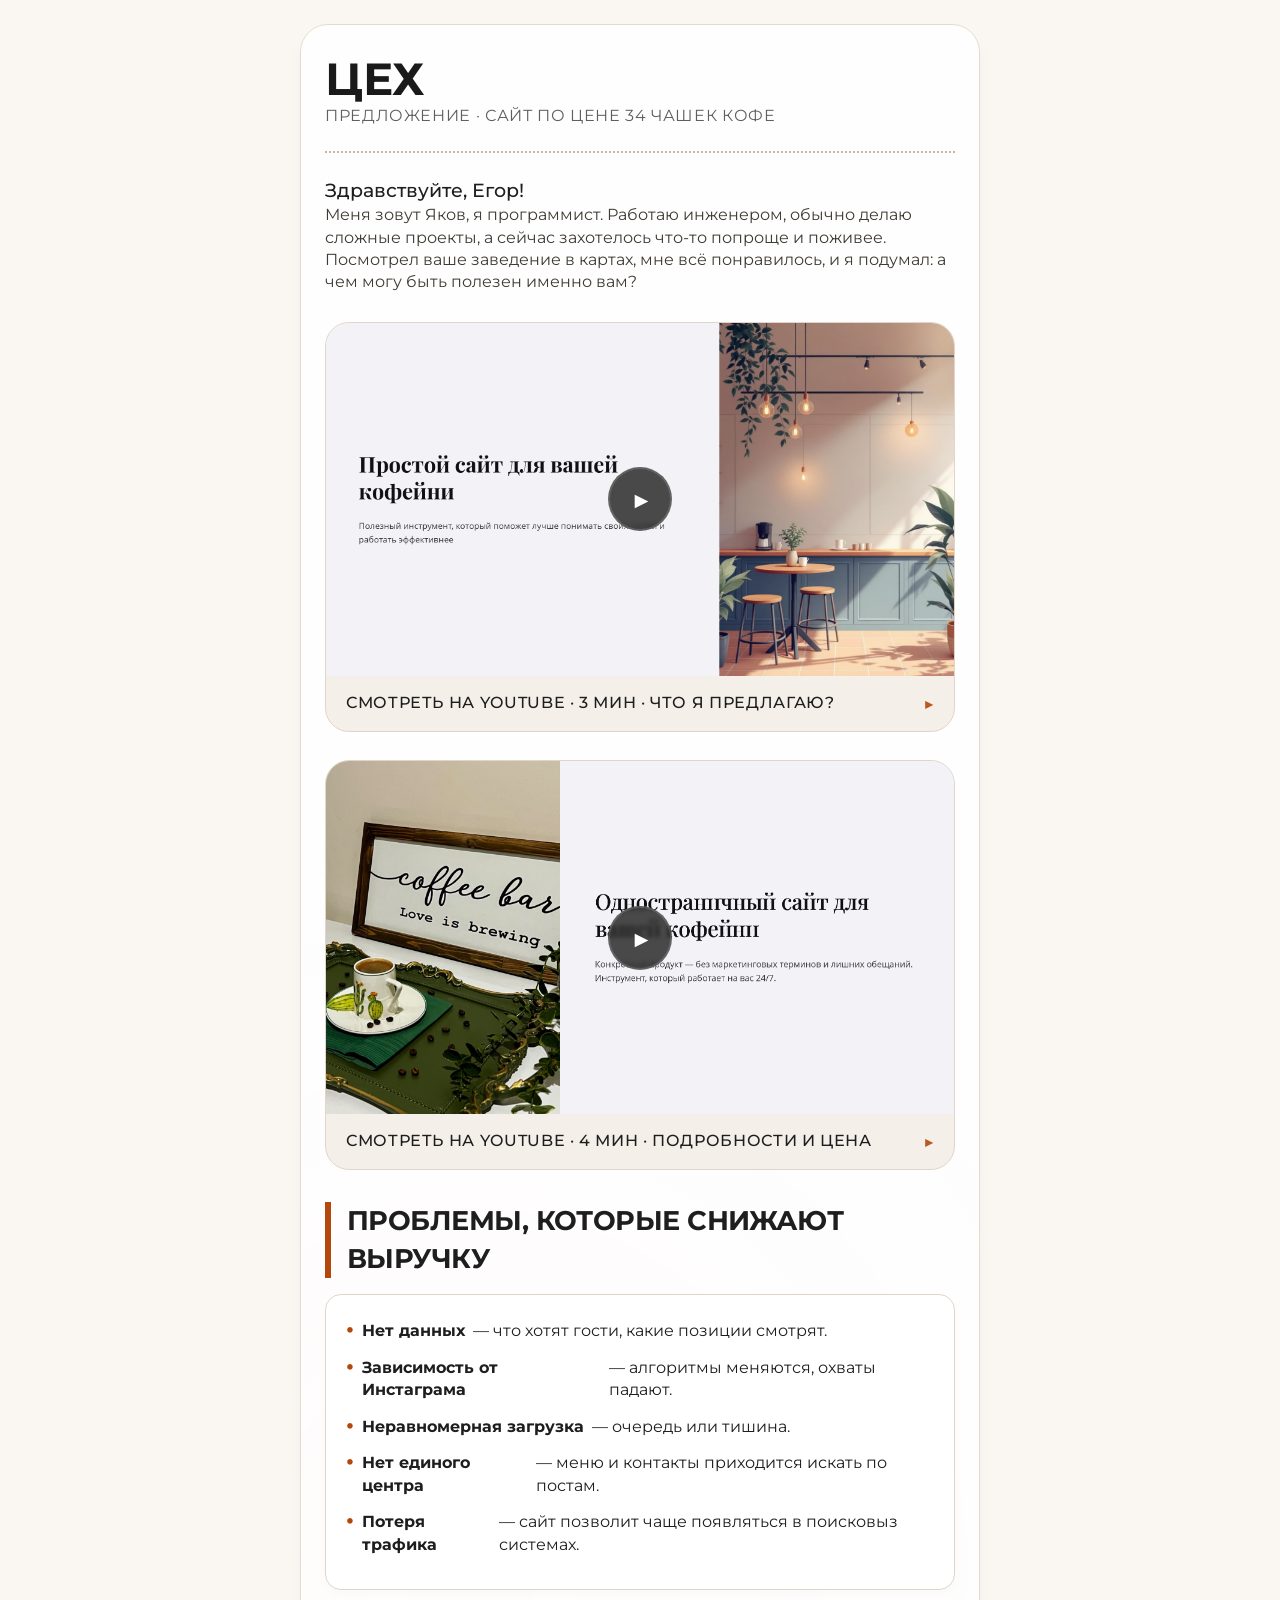
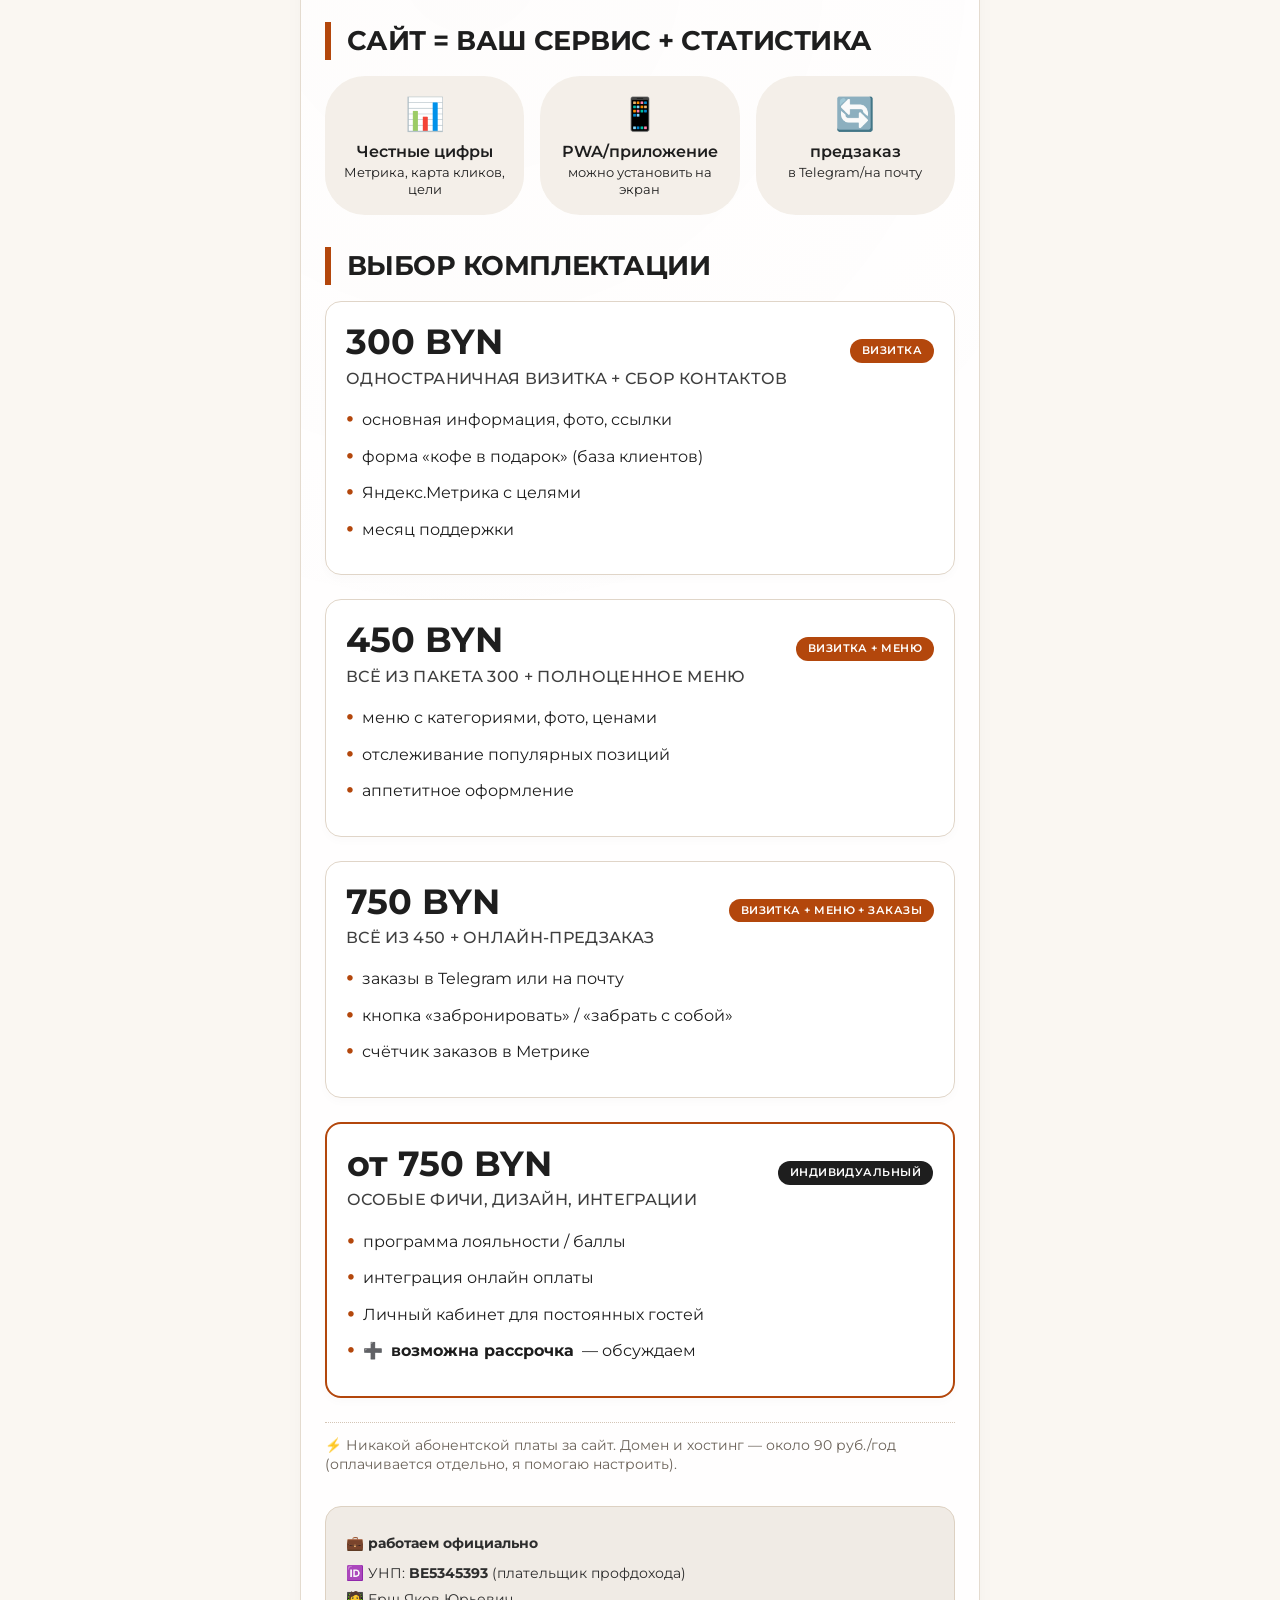
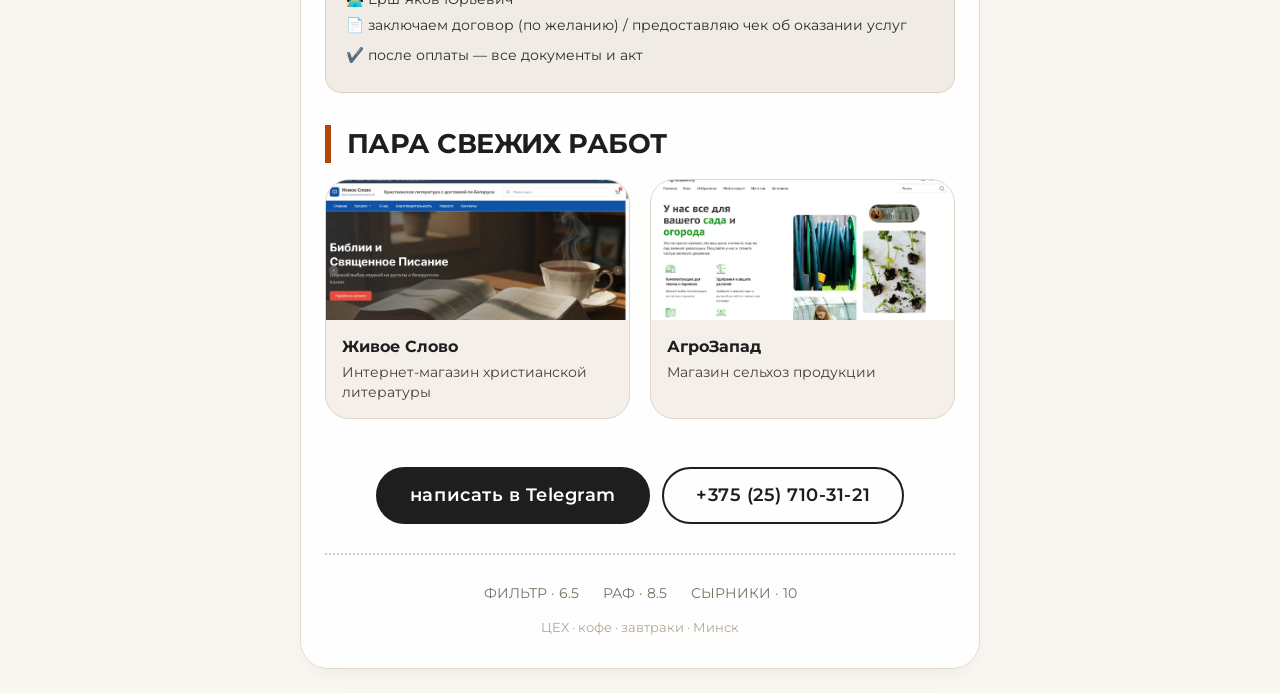
==== tseh/index.html @ 7a855d5d "Add files via upload" ====
<!DOCTYPE html>
<html lang="ru">
<head>
    <meta charset="UTF-8">
    <meta name="viewport" content="width=device-width, initial-scale=1.0, maximum-scale=1.0, user-scalable=yes">
    <title>ЦЕХ · предложение</title>
    <style>
        * {
            margin: 0;
            padding: 0;
            box-sizing: border-box;
        }

        body {
            background-color: #faf7f2;  /* крафтовый оттенок */
            font-family: 'Montserrat', -apple-system, BlinkMacSystemFont, 'Segoe UI', Roboto, Helvetica, Arial, sans-serif;
            color: #1e1e1e;
            line-height: 1.4;
            font-weight: 400;
            padding: 24px 16px;
        }

        .container {
            max-width: 680px;
            margin: 0 auto;
            background-color: #ffffffdd;
            background-image: radial-gradient(circle at 25% 40%, rgba(200,180,150,0.02) 0%, transparent 30%);
            border-radius: 28px;
            padding: 32px 24px;
            box-shadow: 0 10px 25px -10px rgba(0,0,0,0.08);
            backdrop-filter: blur(2px);
            border: 1px solid #e4dbcf;
        }

        h1, h2, h3 {
            font-weight: 600;
            letter-spacing: -0.01em;
        }

        h1 {
            font-size: 2.8rem;
            font-weight: 700;
            line-height: 1;
            margin-bottom: 0.2rem;
            text-transform: uppercase;
            color: #1a1a1a;
        }

        .accent {
            color: #b3470c;  /* тёплый акцент, напоминает красный/кирпичный */
            font-weight: 600;
        }

        .subhead {
            font-size: 1rem;
            text-transform: uppercase;
            letter-spacing: 0.04em;
            color: #5f5f5f;
            border-bottom: 2px dotted #c9b69c;
            padding-bottom: 1.5rem;
            margin-bottom: 1.5rem;
        }

        .section-title {
            font-size: 1.7rem;
            font-weight: 700;
            margin: 2rem 0 1rem 0;
            text-transform: uppercase;
            letter-spacing: -0.02em;
            border-left: 6px solid #b3470c;
            padding-left: 16px;
        }

        .card {
            background: #ffffff;
            border: 1px solid #e0d5c8;
            border-radius: 16px;
            padding: 22px 20px;
            margin-bottom: 24px;
            box-shadow: 0 4px 10px rgba(0,0,0,0.02);
        }

        .price-tag {
            font-size: 2.2rem;
            font-weight: 700;
            line-height: 1;
            margin-bottom: 0.5rem;
        }

        .price-desc {
            color: #3f3f3f;
            font-size: 1rem;
            font-weight: 500;
            text-transform: uppercase;
            letter-spacing: 0.02em;
        }

        hr.dotted {
            border: none;
            border-top: 2px dotted #d4c5b5;
            margin: 1.8rem 0;
        }

        ul {
            list-style: none;
        }

        li {
            margin-bottom: 0.7rem;
            display: flex;
            align-items: baseline;
            gap: 8px;
        }

        li::before {
            content: "•";
            color: #b3470c;
            font-weight: 700;
            font-size: 1.4rem;
            line-height: 1;
        }

        .button {
            display: inline-block;
            background-color: #1e1e1e;
            color: #ffffff;
            text-decoration: none;
            padding: 14px 32px;
            border-radius: 50px;
            font-weight: 600;
            font-size: 1.1rem;
            letter-spacing: 0.03em;
            border: 2px solid #1e1e1e;
            transition: 0.2s;
            margin-top: 0.5rem;
        }

        .button:hover {
            background-color: transparent;
            color: #1e1e1e;
        }

        .button-light {
            background-color: transparent;
            color: #1e1e1e;
            border: 2px solid #1e1e1e;
            margin-left: 8px;
        }

        .button-light:hover {
            background-color: #1e1e1e;
            color: #fff;
        }

        .video-placeholder {
            background-color: #e9e0d6;
            border-radius: 24px;
            padding: 42px 20px;
            text-align: center;
            font-weight: 500;
            color: #4b3f33;
            border: 2px dashed #bbaa99;
            margin: 24px 0;
            font-size: 0.95rem;
            text-transform: uppercase;
            letter-spacing: 0.1em;
        }

        .small-note {
            font-size: 0.85rem;
            color: #6b6259;
            margin-top: 0.8rem;
            border-top: 1px dotted #d4c5b5;
            padding-top: 0.8rem;
        }

        .row {
            display: flex;
            flex-wrap: wrap;
            gap: 16px;
            justify-content: space-between;
        }

        .col {
            flex: 1 1 240px;
        }

        .legal {
            background-color: #f0ebe5;
            border-radius: 16px;
            padding: 20px;
            font-size: 0.9rem;
            color: #2d2d2d;
            margin-top: 32px;
            border: 1px solid #ddd1c2;
        }

        .legal p {
            margin: 6px 0;
        }

        .dot-sep {
            display: flex;
            justify-content: space-between;
            align-items: baseline;
            border-bottom: 1px dotted #b1a187;
            margin-bottom: 12px;
        }

        .badge {
            background-color: #b3470c;
            color: white;
            border-radius: 40px;
            padding: 4px 12px;
            font-size: 0.7rem;
            font-weight: 600;
            text-transform: uppercase;
            display: inline-block;
            letter-spacing: 0.04em;
        }
    </style>
    <!-- Google Fonts -->
    <link rel="preconnect" href="https://fonts.googleapis.com">
    <link rel="preconnect" href="https://fonts.gstatic.com" crossorigin>
    <link href="https://fonts.googleapis.com/css2?family=Montserrat:wght@400;500;600;700;800&display=swap" rel="stylesheet">
</head>
<body>
    <div class="container">
        <!-- Шапка в стиле меню -->
        <h1>ЦЕХ</h1>
        <div class="subhead">предложение · сайт по цене 34 чашек кофе</div>

        <!-- Коротко о себе -->
        <div style="margin-bottom: 24px;">
            <p style="font-size: 1.2rem; font-weight: 500;">Здравствуйте, Егор!</p>
            <p style="color: #3f3a33;">Меня зовут Яков, я программист. Работаю инженером, обычно делаю сложные проекты, а сейчас захотелось что‑то попроще и поживее. Посмотрел ваше заведение в картах, мне всё понравилось, и я подумал: а чем могу быть полезен именно вам?</p>
        </div>

        <!-- Два видео (заглушки) -->
        <div class="video-preview">
    <a href="https://youtu.be/0E66l5DtPLQ" target="_blank" class="video-link">
        <div class="video-thumb" style="background-image: url('p1.png');">
            <div class="play-icon">▶</div>
        </div>
        <div class="video-caption">
            <span class="video-title">Смотреть на YouTube · 3 мин · Что я предлагаю?</span>
            <span class="video-duration">▶</span>
        </div>
    </a>
</div>

<style>
.video-preview {
    margin: 28px 0;
    border-radius: 24px;
    overflow: hidden;
    background: #f4efe9;
    border: 1px solid #e0d5c8;
    transition: box-shadow 0.2s;
}
.video-preview:hover {
    box-shadow: 0 8px 18px -6px rgba(0,0,0,0.12);
}
.video-link {
    display: block;
    text-decoration: none;
    color: inherit;
}
.video-thumb {
    position: relative;
    width: 100%;
    padding-bottom: 56.25%; /* 16:9 */
    background-size: cover;
    background-position: center;
    background-color: #d9cdc0; /* fallback */
}
.play-icon {
    position: absolute;
    top: 50%;
    left: 50%;
    transform: translate(-50%, -50%);
    width: 64px;
    height: 64px;
    background: rgba(30, 30, 30, 0.8);
    backdrop-filter: blur(2px);
    border-radius: 50%;
    display: flex;
    align-items: center;
    justify-content: center;
    color: white;
    font-size: 32px;
    line-height: 1;
    transition: background 0.2s;
    border: 2px solid rgba(255,255,255,0.15);
}
.video-link:hover .play-icon {
    background: #b3470c;
}
.video-caption {
    display: flex;
    justify-content: space-between;
    align-items: center;
    padding: 14px 20px;
    font-weight: 500;
}
.video-title {
    font-size: 1rem;
    text-transform: uppercase;
    letter-spacing: 0.04em;
    color: #1e1e1e;
}
.video-duration {
    font-size: 1.2rem;
    color: #b3470c;
    font-weight: 600;
    opacity: 0.9;
}
</style>
         <div class="video-preview">
    <a href="https://youtu.be/0E66l5DtPLQ" target="_blank" class="video-link">
        <div class="video-thumb" style="background-image: url('p2.png');">
            <div class="play-icon">▶</div>
        </div>
        <div class="video-caption">
            <span class="video-title">Смотреть на YouTube · 4 мин · Подробности и цена</span>
            <span class="video-duration">▶</span>
        </div>
    </a>
</div>

        <!-- Проблемы (кратко, в стиле списка) -->
        <div class="section-title">Проблемы, которые снижают выручку</div>
        <div class="card">
            <ul>
                <li><strong>Нет данных</strong> — что хотят гости, какие позиции смотрят.</li>
                <li><strong>Зависимость от Инстаграма</strong> — алгоритмы меняются, охваты падают.</li>
                <li><strong>Неравномерная загрузка</strong> — очередь или тишина.</li>
                <li><strong>Нет единого центра</strong> — меню и контакты приходится искать по постам.</li>
                <li><strong>Потеря трафика</strong> — сайт позволит чаще появляться в поисковыз системах.</li>
            </ul>
        </div>

        <!-- Что даст сайт — коротко преимущества -->
        <div class="section-title">сайт = ваш сервис + статистика</div>
        <div style="display: flex; flex-wrap: wrap; gap: 16px; margin-bottom: 32px;">
            <div style="flex: 1 1 150px; background: #f4efe9; border-radius: 40px; padding: 16px; text-align: center;">
                <div style="font-size: 2rem; margin-bottom: 4px;">📊</div>
                <div style="font-weight: 600;">Честные цифры</div>
                <div style="font-size: 0.8rem;">Метрика, карта кликов, цели</div>
            </div>
            <div style="flex: 1 1 150px; background: #f4efe9; border-radius: 40px; padding: 16px; text-align: center;">
                <div style="font-size: 2rem; margin-bottom: 4px;">📱</div>
                <div style="font-weight: 600;">PWA/приложение</div>
                <div style="font-size: 0.8rem;">можно установить на экран</div>
            </div>
            <div style="flex: 1 1 150px; background: #f4efe9; border-radius: 40px; padding: 16px; text-align: center;">
                <div style="font-size: 2rem; margin-bottom: 4px;">🔄</div>
                <div style="font-weight: 600;">предзаказ</div>
                <div style="font-size: 0.8rem;">в Telegram/на почту</div>
            </div>
        </div>

        <!-- Варианты исполнения — в стиле меню с ценами -->
        <div class="section-title">выбор комплектации</div>

        <!-- 300 BYN -->
        <div class="card">
            <div style="display: flex; justify-content: space-between; align-items: baseline; flex-wrap: wrap;">
                <span class="price-tag">300 BYN</span>
                <span class="badge">визитка</span>
            </div>
            <div class="price-desc">одностраничная визитка + сбор контактов</div>
            <ul style="margin-top: 16px;">
                <li>основная информация, фото, ссылки</li>
                <li>форма «кофе в подарок» (база клиентов)</li>
                <li>Яндекс.Метрика с целями</li>
                <li>месяц поддержки</li>
            </ul>
        </div>

        <!-- 450 BYN -->
        <div class="card">
            <div style="display: flex; justify-content: space-between; align-items: baseline;">
                <span class="price-tag">450 BYN</span>
                <span class="badge">визитка + меню</span>
            </div>
            <div class="price-desc">всё из пакета 300 + полноценное меню</div>
            <ul style="margin-top: 16px;">
                <li>меню с категориями, фото, ценами</li>
                <li>отслеживание популярных позиций</li>
                <li>аппетитное оформление</li>
            </ul>
        </div>

        <!-- 750 BYN -->
        <div class="card">
            <div style="display: flex; justify-content: space-between; align-items: baseline;">
                <span class="price-tag">750 BYN</span>
                <span class="badge">визитка + меню + заказы</span>
            </div>
            <div class="price-desc">всё из 450 + онлайн-предзаказ</div>
            <ul style="margin-top: 16px;">
                <li>заказы в Telegram или на почту</li>
                <li>кнопка «забронировать» / «забрать с собой»</li>
                <li>счётчик заказов в Метрике</li>
            </ul>
        </div>

        <!-- от 750 BYN индивидуальный + рассрочка -->
        <div class="card" style="border: 2px solid #b3470c;">
            <div style="display: flex; justify-content: space-between; align-items: baseline;">
                <span class="price-tag">от 750 BYN</span>
                <span class="badge" style="background-color: #1e1e1e;">индивидуальный</span>
            </div>
            <div class="price-desc">особые фичи, дизайн, интеграции</div>
            <ul style="margin-top: 16px;">
                <li>программа лояльности / баллы</li>
                <li>интеграция онлайн оплаты</li>
                <li>Личный кабинет для постоянных гостей</li>
                <li>➕ <strong>возможна рассрочка</strong> — обсуждаем</li>
            </ul>
        </div>

        <!-- Пояснение про домен и хостинг -->
        <div class="small-note">
            ⚡️ Никакой абонентской платы за сайт. Домен и хостинг — около 90 руб./год (оплачивается отдельно, я помогаю настроить).
        </div>

        <!-- Договор, чек, данные -->
        <div class="legal">
            <p style="font-weight: 700; margin-bottom: 10px;">💼 работаем официально</p>
            <p>🆔 УНП: <strong>BE5345393</strong> (плательщик профдохода)</p>
            <p>🧑‍💻 Ерш Яков Юрьевич</p>
            <p>📄 заключаем договор (по желанию) / предоставляю чек об оказании услуг</p>
            <p style="margin-top: 10px;">✔️ после оплаты — все документы и акт</p>
        </div>


<!-- Блок: два последних моих сайта -->
<div class="section-title">пара свежих работ</div>
<div class="row" style="gap: 20px; margin-bottom: 40px;">
    <!-- Карточка 1 – кликабельна полностью -->
    <div class="col" style="flex: 1 1 240px; background: #f4efe9; border-radius: 24px; overflow: hidden; border: 1px solid #e0d5c8; transition: box-shadow 0.2s;">
        <a href="https://slov.by" target="_blank" style="display: block; text-decoration: none; color: inherit;">
            <div style="height: 140px; background-color: #d4c9bd; overflow: hidden;">
                <!-- Вставьте свой скриншот: замените src на путь к файлу, например images/hleb.jpg -->
                <img src="p3.jpg" alt="Хлеб & Ко" style="width: 100%; height: 100%; object-fit: cover;">
            </div>
            <div style="padding: 16px;">
                <div style="font-weight: 700; margin-bottom: 4px;">Живое Слово</div>
                <div style="font-size: 0.9rem; color: #4b3f33;">Интернет-магазин христианской литературы</div>
            </div>
        </a>
    </div>
    <!-- Карточка 2 – кликабельна полностью -->
    <div class="col" style="flex: 1 1 240px; background: #f4efe9; border-radius: 24px; overflow: hidden; border: 1px solid #e0d5c8; transition: box-shadow 0.2s;">
        <a href="https://agrozapad.by/" target="_blank" style="display: block; text-decoration: none; color: inherit;">
            <div style="height: 140px; background-color: #d4c9bd; overflow: hidden;">
                <img src="p4.jpg" alt="Крафт & Сцена" style="width: 100%; height: 100%; object-fit: cover;">
            </div>
            <div style="padding: 16px;">
                <div style="font-weight: 700; margin-bottom: 4px;">АгроЗапад</div>
                <div style="font-size: 0.9rem; color: #4b3f33;">Магазин сельхоз продукции</div>
            </div>
        </a>
    </div>
</div>


        <!-- Кнопки связи (основная) -->
        <div style="text-align: center; margin: 32px 0 20px;">
            <a href="http://t.me/+375257103121" class="button">написать в Telegram</a>
            <a href="tel:+375257103121" class="button button-light">+375 (25) 710-31-21</a>
        </div>

        <!-- Футер с намёком на меню кофейни (для настроения) -->
        <hr class="dotted">
        <div style="display: flex; gap: 24px; justify-content: center; font-size: 0.85rem; color: #7a6e60; text-transform: uppercase;">
            <span>фильтр  · 6.5</span>
            <span>раф  · 8.5</span>
            <span>сырники  · 10</span>
        </div>
        <div style="text-align: center; font-size: 0.8rem; margin-top: 16px; color: #b5a595;">
            ЦЕХ · кофе · завтраки · Минск
        </div>
    </div>
</body>
</html>
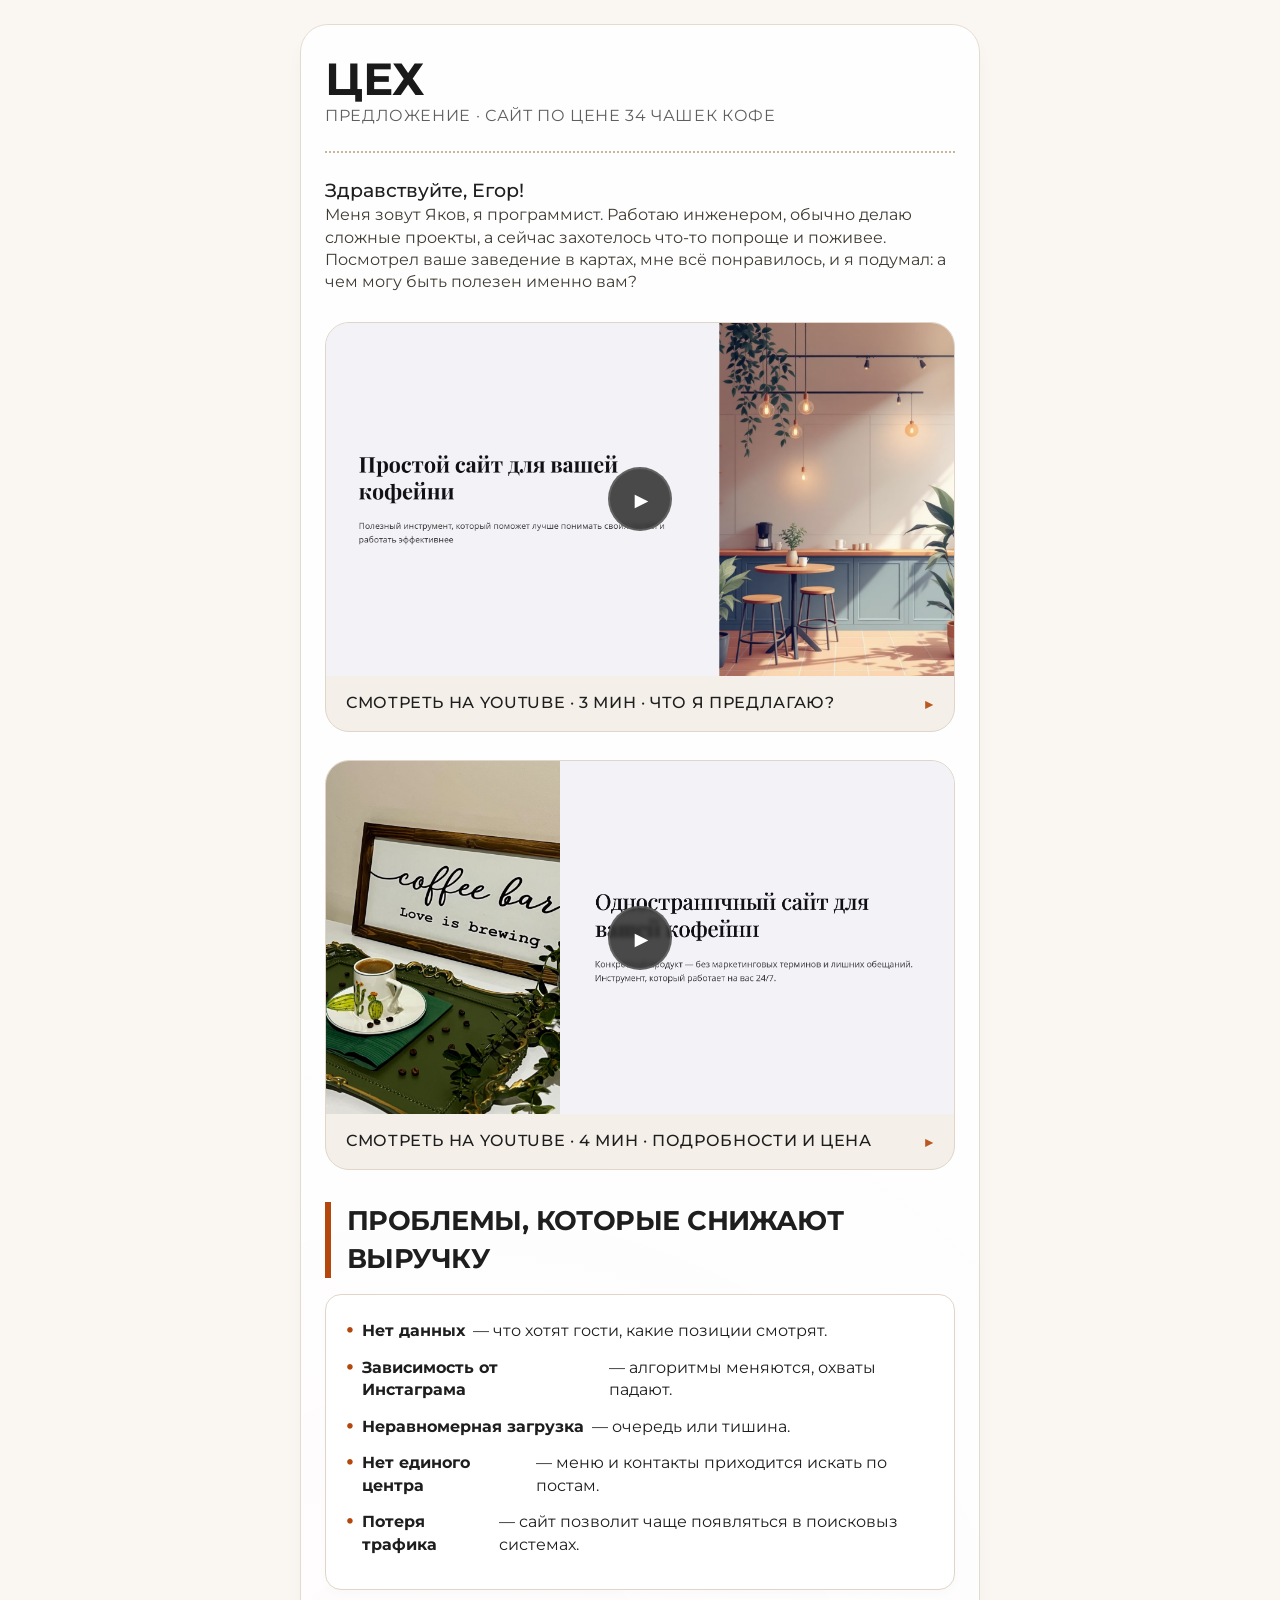
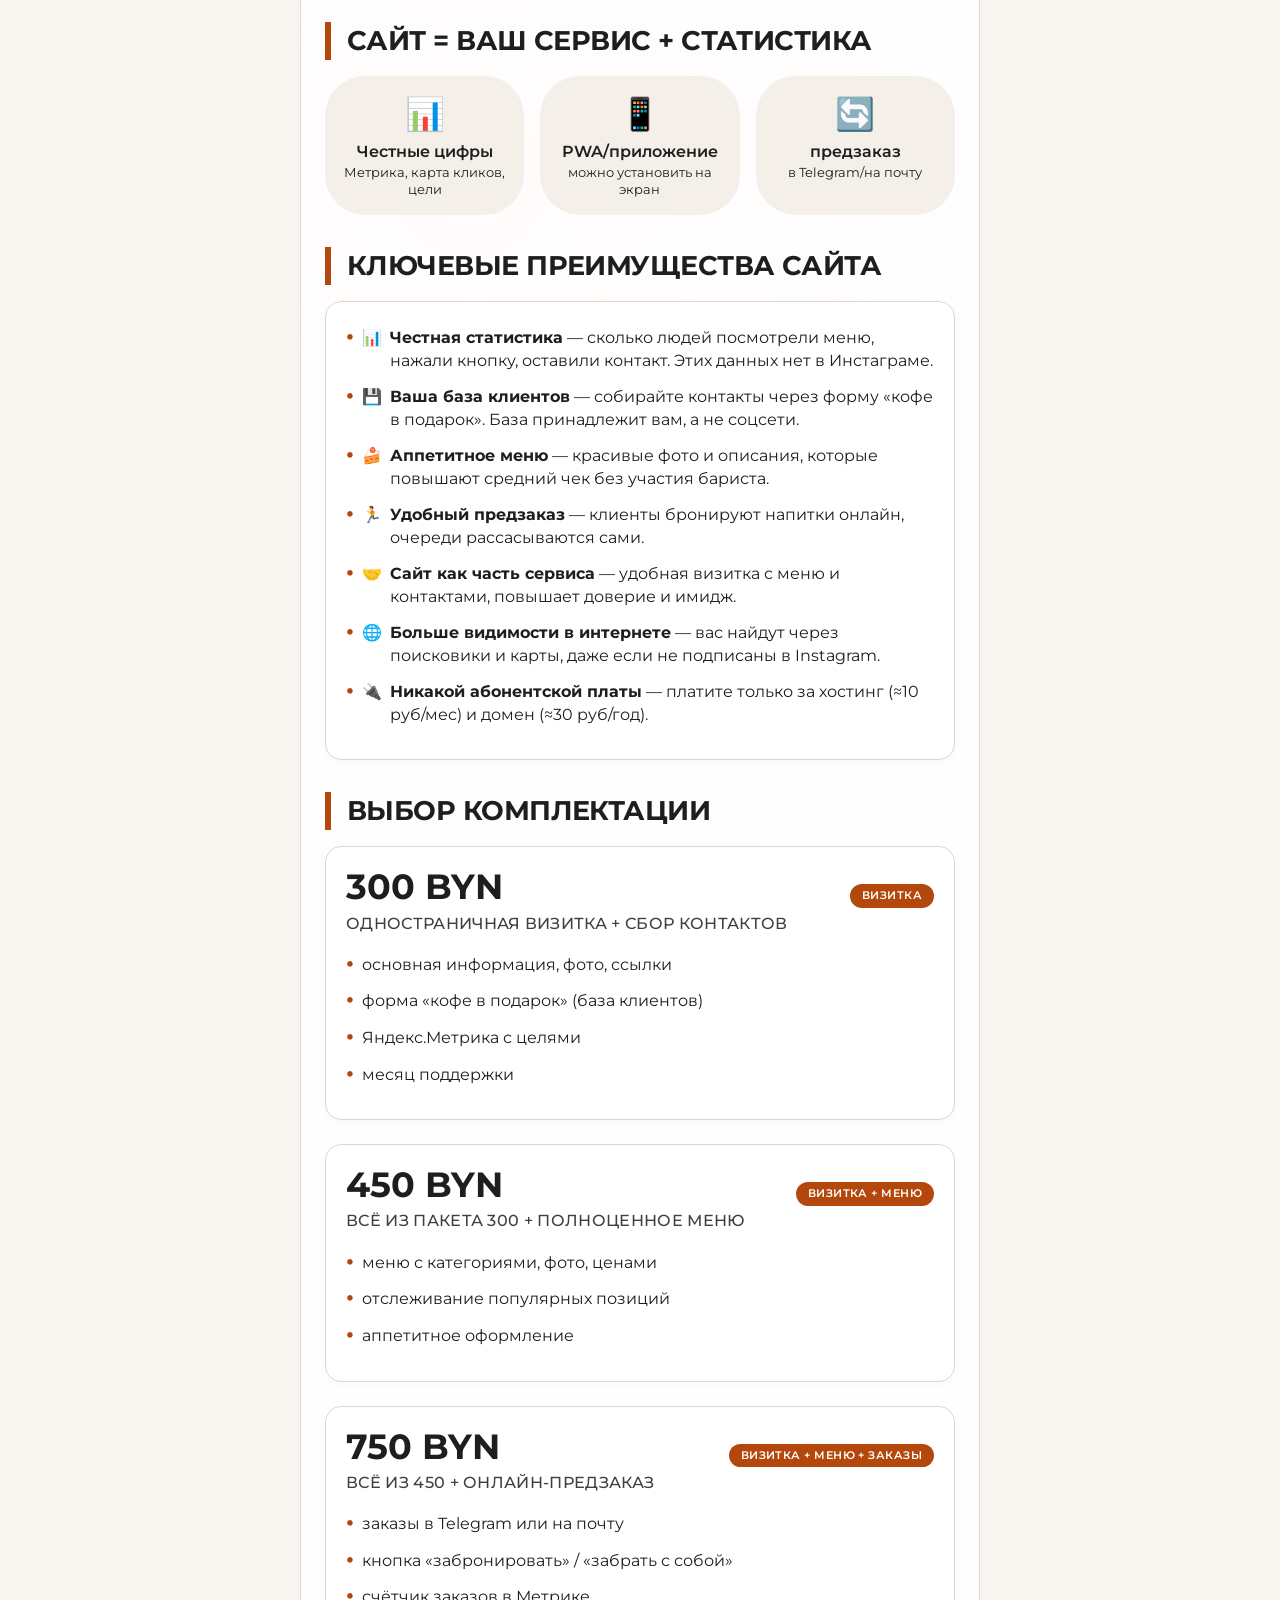
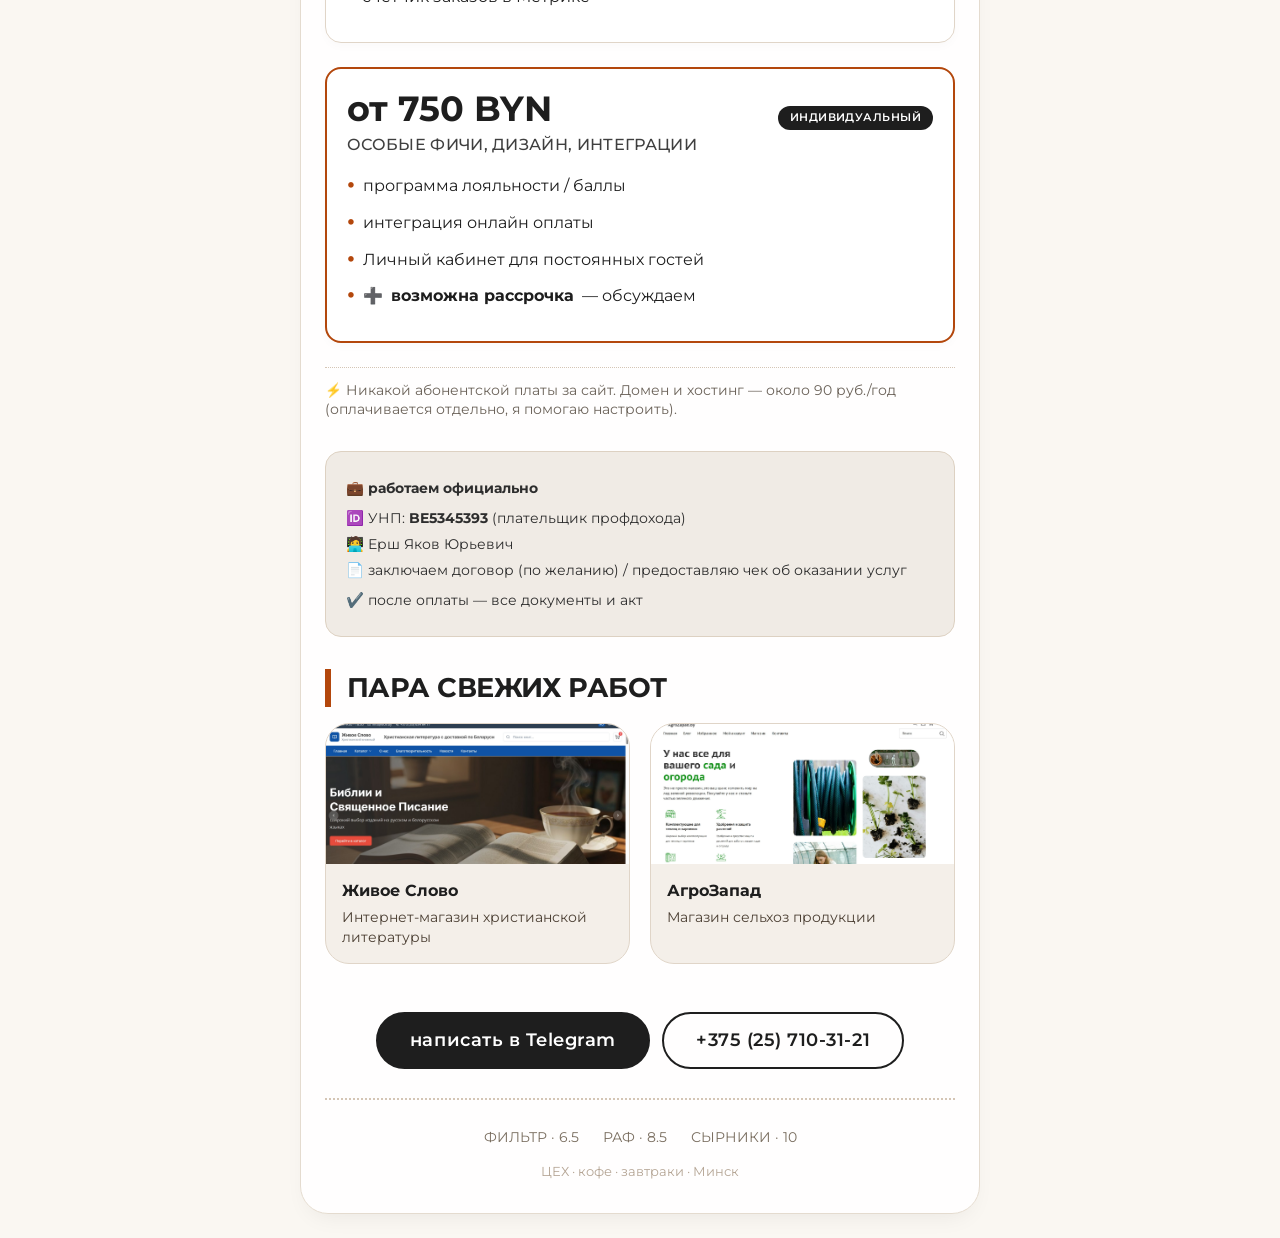
==== commit 6fb72e4f: "Add files via upload" ====
--- a/tseh/index.html
+++ b/tseh/index.html
@@ -217,6 +217,33 @@
             text-transform: uppercase;
             display: inline-block;
             letter-spacing: 0.04em;
+
+
+/* Стили для списка преимуществ */
+.advantage-list {
+    list-style: none;
+    padding: 0;
+    margin: 0;
+}
+.advantage-list li {
+    display: flex;
+    align-items: flex-start;
+    gap: 12px;
+    margin-bottom: 1rem;
+}
+.advantage-list li::before {
+    display: none; /* убираем стандартную точку, если она была */
+}
+.advantage-emoji {
+    font-size: 1.7rem;
+    line-height: 1.2;
+    min-width: 40px;
+    text-align: left;
+}
+.advantage-text strong {
+    font-weight: 700;
+    color: #1e1e1e;
+}
         }
     </style>
     <!-- Google Fonts -->
@@ -360,6 +387,41 @@
             </div>
         </div>
 
+<!-- Блок ключевых преимуществ сайта -->
+<div class="section-title">Ключевые преимущества сайта</div>
+<div class="card">
+    <ul class="advantage-list">
+        <li>
+            <span class="advantage-emoji">📊</span>
+            <span class="advantage-text"><strong>Честная статистика</strong> — сколько людей посмотрели меню, нажали кнопку, оставили контакт. Этих данных нет в Инстаграме.</span>
+        </li>
+        <li>
+            <span class="advantage-emoji">💾</span>
+            <span class="advantage-text"><strong>Ваша база клиентов</strong> — собирайте контакты через форму «кофе в подарок». База принадлежит вам, а не соцсети.</span>
+        </li>
+        <li>
+            <span class="advantage-emoji">🍰</span>
+            <span class="advantage-text"><strong>Аппетитное меню</strong> — красивые фото и описания, которые повышают средний чек без участия бариста.</span>
+        </li>
+        <li>
+            <span class="advantage-emoji">🏃</span>
+            <span class="advantage-text"><strong>Удобный предзаказ</strong> — клиенты бронируют напитки онлайн, очереди рассасываются сами.</span>
+        </li>
+        <li>
+            <span class="advantage-emoji">🤝</span>
+            <span class="advantage-text"><strong>Сайт как часть сервиса</strong> — удобная визитка с меню и контактами, повышает доверие и имидж.</span>
+        </li>
+        <li>
+            <span class="advantage-emoji">🌐</span>
+            <span class="advantage-text"><strong>Больше видимости в интернете</strong> — вас найдут через поисковики и карты, даже если не подписаны в Instagram.</span>
+        </li>
+        <li>
+            <span class="advantage-emoji">🔌</span>
+            <span class="advantage-text"><strong>Никакой абонентской платы</strong> — платите только за хостинг (≈10 руб/мес) и домен (≈30 руб/год).</span>
+        </li>
+    </ul>
+</div>
+
         <!-- Варианты исполнения — в стиле меню с ценами -->
         <div class="section-title">выбор комплектации</div>
 
